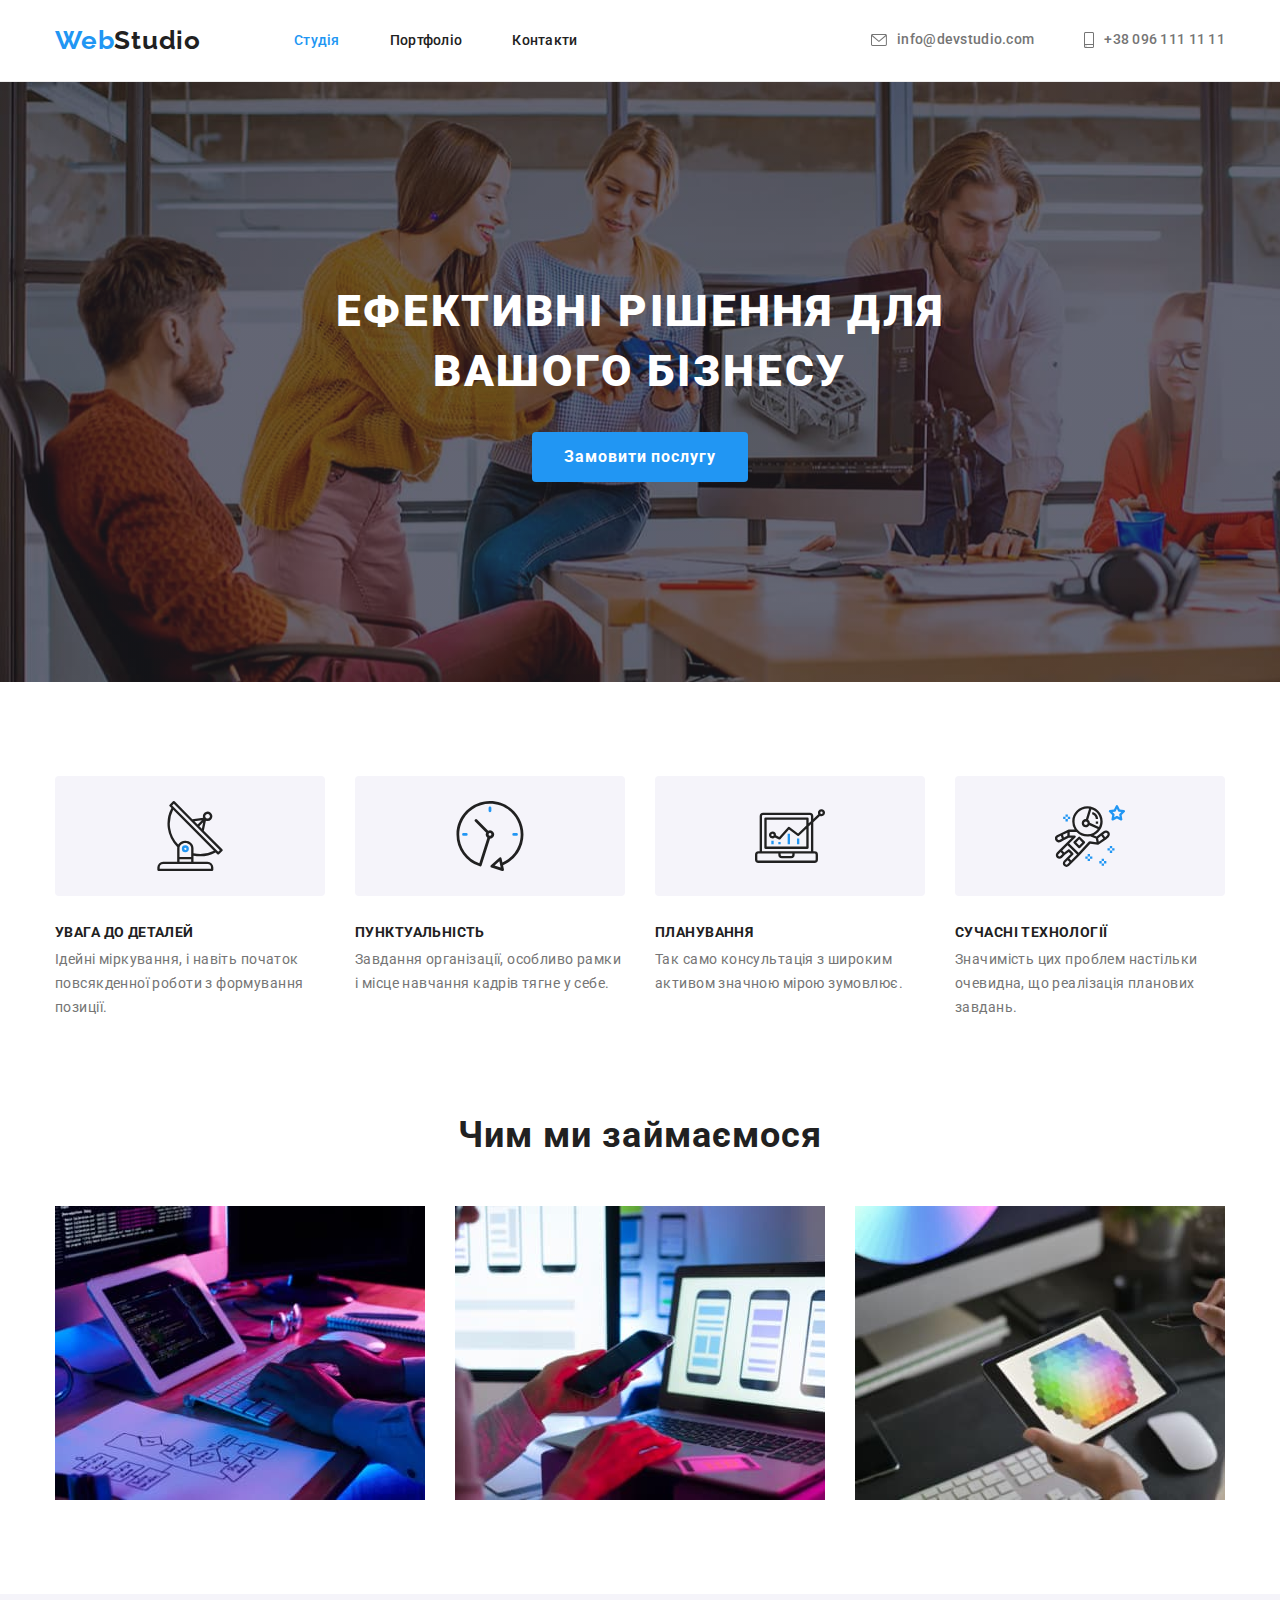
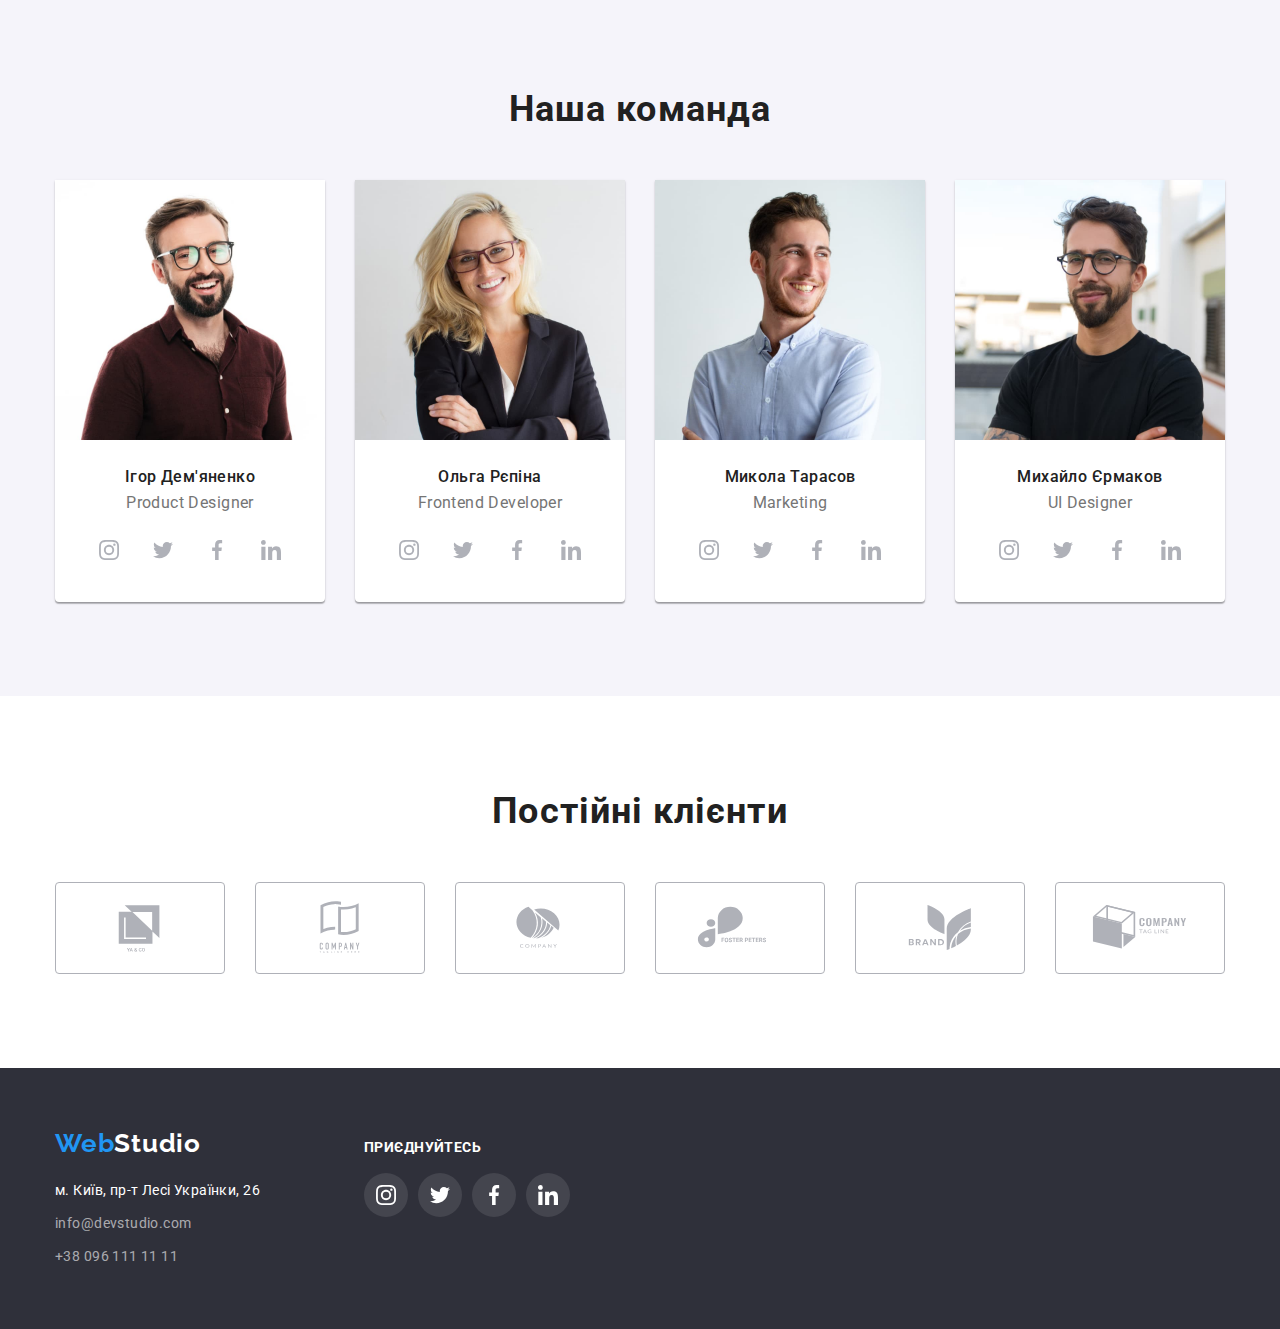
==== index.html @ 319db760 "hw-04" ====
<!DOCTYPE html>
<html lang="uk">
<head>
    <meta charset="UTF-8">
    <meta http-equiv="X-UA-Compatible" content="IE=edge">
    <meta name="viewport" content="width=device-width, initial-scale=1.0">
    <title>Студія</title>
    <link rel="stylesheet" href="https://cdn.jsdelivr.net/npm/modern-normalize@1.1.0/modern-normalize.min.css">
    <link rel="preconnect" href="https://fonts.googleapis.com">
    <link rel="preconnect" href="https://fonts.gstatic.com" crossorigin>
    <link href="https://fonts.googleapis.com/css2?family=Raleway:wght@700&family=Roboto:wght@400;500;700;900&display=swap" rel="stylesheet">
    <link rel="stylesheet" href="./css/styles.css">
</head>
<body>

    <!-- HEADER SECTION -->

    <header class="page-header">
        <div class="container page-header-container">
            <nav class="page-nav">
            
                <!-- logo -->
            
                <a href="./index.html" class="logo link"><span class="web-logo">Web</span>Studio</a>
            
                <!-- navigation menu list -->

                <ul class="menu-nav list">
                    <li class="menu-item">
                        <a class="menu-link link current" href="./index.html">Студія</a>
                    </li>
                    <li class="menu-item">
                        <a class="menu-link link" href="./portfolio.html">Портфоліо</a>
                    </li>
                    <li class="menu-item">
                        <a class="menu-link link"  href="#contacts">Контакти</a>
                    </li>
                </ul>
            </nav>

            <!-- navigation contact list -->

            <ul class="contacts-nav list text">
                <li class="contacts-item">
                    <a class="contacts-link link" href="mailto:info@devstudio.com">
                        <svg aria-label="Конверт" class="icons-header" width="16px" height="12px">
                            <use href="./images/icons.svg#icon-envelope"></use>
                        </svg>
                        info@devstudio.com
                    </a>
                </li>
                <li class="contacts-item">
                    <a class="contacts-link link" href="tel:+380961111111">
                        <svg aria-label="Смартфон" class="icons-header" width="10px" height="16px">
                            <use href="./images/icons.svg#icon-smartphone"></use>
                        </svg>
                        +38 096 111 11 11
                    </a>
                </li>
            </ul>
        </div>
    </header>
    
    <!-- MAIN SECTION -->

    <main>
        
        <!-- hero section -->

        <section class="hero">
            <div class="container">
                <h1 class="hero-title">Ефективні рішення для вашого бізнесу</h1>
                <button type="button" class="button-studio">Замовити послугу</button>
            </div>
        </section>

        <!-- our advantages section -->

        <section class="section-advanteges section">
            <div class="container">
                <h2 class="visually-hidden section-title">Наші переваги</h2>
                <ul class="feature-list list">
                    <li class="feature-items">
                        <div class="block-advanteges">
                        <svg class="icon-advanteges">
                            <use href="/images/icons.svg#icon-antenna"></use>
                        </svg>
                        </div>
                        <h3 class="title-studio">Увага до деталей</h3>
                        <p class="text-studio">Ідейні міркування, і навіть початок повсякденної роботи з формування позиції.</p>
                    </li>
                    <li class="feature-items">
                        <div class="block-advanteges">
                            <svg class="icon-advanteges">
                                <use href="/images/icons.svg#icon-clock"></use>
                            </svg>
                            </div>
                        <h3 class="title-studio">Пунктуальність</h3>
                        <p class="text-studio">Завдання організації, особливо рамки і місце навчання кадрів тягне у себе.</p>
                    </li>
                    <li class="feature-items">
                        <div class="block-advanteges">
                            <svg class="icon-advanteges">
                                <use href="/images/icons.svg#icon-diagram"></use>
                            </svg>
                            </div>
                        <h3 class="title-studio">Планування</h3>
                        <p class="text-studio">Так само консультація з широким активом значною мірою зумовлює.</p>
                    </li>
                    <li class="feature-items">
                        <div class="block-advanteges">
                            <svg class="icon-advanteges">
                                <use href="/images/icons.svg#icon-astronaut"></use>
                            </svg>
                            </div>
                        <h3 class="title-studio">Сучасні технології</h3>
                        <p class="text-studio">Значимість цих проблем настільки очевидна, що реалізація планових завдань.</p>
                    </li>
                </ul>
            </div>
        </section>

        <!-- "what do we do?" section -->

        <section class="section-services">
            <div class="container">
                <h2 class="section-title">Чим ми займаємося</h2>
                <ul class="list section-list">
                    <li>
                        <img
                            src="./images/keyboard.jpg"
                            alt="Користувач набирає код на клавіатурі"
                            width="370">
                    </li>
                    <li>
                        <img
                            src="./images/laptop.jpg"
                            alt="Користувач працює за ноутбуком"
                            width="370">
                    </li>
                    <li>
                        <img
                            src="./images/tablet.jpg"
                            alt="Користувач працює на планшеті"
                            width="370">
                    </li>
                </ul>
            </div>
        </section>  
    
        <!-- our team section -->

        <section class="team-section section">
            <div class="container">
                <h2 class="section-title">Наша команда</h2>
                <ul class="list section-list">
                    <li class="img-team">
                        <img
                            src="./images/Product_Designer.jpg"
                            alt="Ігор Дем'яненко"
                            width="270">
                        <div class="team-info">
                            <h3 class="team-title">Ігор Дем'яненко</h3>
                            <p class="team-text">Product Designer</p>
                            <ul class="social-list list">
                                <li class="social-list-item">
                                    <a href="" class="social-list-link">
                                        <svg aria-label="Посилання на інстаграм" class="social-list-icon" width="20px" height="20px">
                                            <use href="./images/icons.svg#icon-instagram"></use>
                                        </svg>
                                    </a>
                                </li>
                                <li class="social-list-item">
                                    <a href="" class="social-list-link">
                                        <svg aria-label="Посилання на твітер" class="social-list-icon" width="20px" height="20px">
                                            <use href="./images/icons.svg#icon-twitter"></use>
                                        </svg>
                                    </a>
                                </li>
                                <li class="social-list-item">
                                    <a href="" class="social-list-link">
                                        <svg aria-label="Посилання на фейсбук" class="social-list-icon" width="20px" height="20px">
                                            <use href="./images/icons.svg#icon-facebook"></use>
                                        </svg>
                                    </a>
                                </li>
                                <li class="social-list-item">
                                    <a href="" class="social-list-link">
                                        <svg aria-label="Посилання на лінкедін" class="social-list-icon" width="20px" height="20px">
                                            <use href="./images/icons.svg#icon-linkedin"></use>
                                        </svg>
                                    </a>
                                </li>
                            </ul>
                        </div>
                    </li>

                    <li class="img-team">
                        <img 
                            src="./images/Frontend_Developer.jpg"
                            alt="Ольга Рєпіна"
                            width="270">
                        <div class="team-info">
                            <h3 class="team-title">Ольга Рєпіна</h3>
                            <p class="team-text">Frontend Developer</p>
                            <ul class="social-list list">
                                <li class="social-list-item">
                                    <a href="" class="social-list-link">
                                        <svg aria-label="Посилання на інстаграм" class="social-list-icon" width="20px" height="20px">
                                            <use href="./images/icons.svg#icon-instagram"></use>
                                        </svg>
                                    </a>
                                </li>
                                <li class="social-list-item">
                                    <a href="" class="social-list-link">
                                        <svg aria-label="Посилання на твітер" class="social-list-icon" width="20px" height="20px">
                                            <use href="./images/icons.svg#icon-twitter"></use>
                                        </svg>
                                    </a>
                                </li>
                                <li class="social-list-item">
                                    <a href="" class="social-list-link">
                                        <svg aria-label="Посилання на фейсбук" class="social-list-icon" width="20px" height="20px">
                                            <use href="./images/icons.svg#icon-facebook"></use>
                                        </svg>
                                    </a>
                                </li>
                                <li class="social-list-item">
                                    <a href="" class="social-list-link">
                                        <svg aria-label="Посилання на лінкедін" class="social-list-icon" width="20px" height="20px">
                                            <use href="./images/icons.svg#icon-linkedin"></use>
                                        </svg>
                                    </a>
                                </li>
                            </ul>
                        </div>
                    </li>

                    <li class="img-team">
                        <img
                            src="./images/Marketing.jpg"
                            alt="Микола Тарасов"
                            width="270">
                        <div class="team-info">
                            <h3 class="team-title">Микола Тарасов</h3>
                            <p class="team-text">Marketing</p>
                            <ul class="social-list list">
                                <li class="social-list-item">
                                    <a href="" class="social-list-link">
                                        <svg aria-label="Посилання на інстаграм" class="social-list-icon" width="20px" height="20px">
                                            <use href="./images/icons.svg#icon-instagram"></use>
                                        </svg>
                                    </a>
                                </li>
                                <li class="social-list-item">
                                    <a href="" class="social-list-link">
                                        <svg aria-label="Посилання на твітер" class="social-list-icon" width="20px" height="20px">
                                            <use href="./images/icons.svg#icon-twitter"></use>
                                        </svg>
                                    </a>
                                </li>
                                <li class="social-list-item">
                                    <a href="" class="social-list-link">
                                        <svg aria-label="Посилання на фейсбук" class="social-list-icon" width="20px" height="20px">
                                            <use href="./images/icons.svg#icon-facebook"></use>
                                        </svg>
                                    </a>
                                </li>
                                <li class="social-list-item">
                                    <a href="" class="social-list-link">
                                        <svg aria-label="Посилання на лінкедін" class="social-list-icon" width="20px" height="20px">
                                            <use href="./images/icons.svg#icon-linkedin"></use>
                                        </svg>
                                    </a>
                                </li>
                            </ul>
                        </div>
                    </li>

                    <li class="img-team">
                        <img src="./images/UI_Designer.jpg"
                            alt="Михайло Єрмаков"
                            width="270">
                        <div class="team-info">
                            <h3 class="team-title">Михайло Єрмаков</h3>
                            <p class="team-text">UI Designer</p>
                            <ul class="social-list list">
                                <li class="social-list-item">
                                    <a href="" class="social-list-link">
                                        <svg aria-label="Посилання на інстаграм" class="social-list-icon" width="20px" height="20px">
                                            <use href="./images/icons.svg#icon-instagram"></use>
                                        </svg>
                                    </a>
                                </li>
                                <li class="social-list-item">
                                    <a href="" class="social-list-link">
                                        <svg aria-label="Посилання на твітер" class="social-list-icon" width="20px" height="20px">
                                            <use href="./images/icons.svg#icon-twitter"></use>
                                        </svg>
                                    </a>
                                </li>
                                <li class="social-list-item">
                                    <a href="" class="social-list-link">
                                        <svg aria-label="Посилання на фейсбук" class="social-list-icon" width="20px" height="20px">
                                            <use href="./images/icons.svg#icon-facebook"></use>
                                        </svg>
                                    </a>
                                </li>
                                <li class="social-list-item">
                                    <a href="" class="social-list-link">
                                        <svg aria-label="Посилання на лінкедін" class="social-list-icon" width="20px" height="20px">
                                            <use href="./images/icons.svg#icon-linkedin"></use>
                                        </svg>
                                    </a>
                                </li>
                            </ul>
                        </div>
                    </li>
                </ul>
            </div>
        </section>

        <section class="section-clients section">
            <div class="container">
                <h2 class="section-title">Постійні клієнти</h2>
                    <ul class="client-list list">
                        <li class="client-item">
                            <a href="" class="client-link">
                                <svg aria-label="Посилання на постійного клієнта" class="client-icon" width="106px" height="60px">
                                    <use href="/images/icons.svg#icon-logo-1"></use>
                                </svg>
                            </a>
                        </li>
                        <li class="client-item">
                            <a href="" class="client-link">
                                <svg aria-label="Посилання на постійного клієнта" class="client-icon" width="106px" height="60px">
                                    <use href="/images/icons.svg#icon-logo-2"></use>
                                </svg>
                            </a>
                        </li>
                        <li class="client-item">
                            <a href="" class="client-link">
                                <svg aria-label="Посилання на постійного клієнта" class="client-icon" width="106px" height="60px">
                                    <use href="/images/icons.svg#icon-logo-3"></use>
                                </svg>
                            </a>
                        </li>
                        <li class="client-item">
                            <a href="" class="client-link">
                                <svg aria-label="Посилання на постійного клієнта" class="client-icon" width="106px" height="60px">
                                    <use href="/images/icons.svg#icon-logo-4"></use>
                                </svg>
                            </a>
                        </li>
                        <li class="client-item">
                            <a href="" class="client-link">
                                <svg aria-label="Посилання на постійного клієнта" class="client-icon" width="106px" height="60px">
                                    <use href="/images/icons.svg#icon-logo-5"></use>
                                </svg>
                            </a>
                        </li>
                        <li class="client-item">
                            <a href="" class="client-link">
                                <svg aria-label="Посилання на постійного клієнта" class="client-icon" width="106px" height="60px">
                                    <use href="/images/icons.svg#icon-logo-6"></use>
                                </svg>
                            </a>
                        </li>
                    </ul>
            </div>
        </section>
    </main>

    <!-- FOOTER SECTION -->

    <footer class="page-footer text">
        
        <div class="container">
        
            <div class="flex-footer">
            
                <div>

    <!-- logo -->

                     <a href="./index.html" class="logo link"><span class="web-logo">Web</span>Studio</a>
        
    <!-- address section --> 
        
                <address id="contacts" class="address-contacts">
                    <ul class="contacts-footer list text">
                        <li class="footer-item">
                            <a class="footer-link link address" href="https://goo.gl/maps/CPtrU1FHBa2aNyZL9" target="_blank" >м. Київ, пр-т Лесі Українки, 26</a>
                        </li>
                        <li class="footer-item">
                            <a class="footer-link link mail" href="mailto:info@devstudio.com">info@devstudio.com</a>
                        </li>
                        <li class="footer-item">
                            <a class="footer-link link phone" href="tel:+380961111111">+38 096 111 11 11</a>
                        </li>
                    </ul>
                </address>
            </div>

            <div class="social-link"> 
                <h3 class="title-social-link">ПРИЄДНУЙТЕСЬ</h3>
                <ul class="footer-contact-list list">
                    <li class="footer-contact-item">
                        <a href="" class="footer-contact-link">
                            <svg aria-label="Посилання на інстаграм" class="footer-contact-icon" width="20px" height="20px">
                                <use href="/images/icons.svg#icon-instagram"></use>
                            </svg>
                        </a>
                    </li>
                    <li class="footer-contact-item">
                        <a href="" class="footer-contact-link">
                            <svg ari-label="Посилання на твітер" class="footer-contact-icon" width="20px" height="20px">
                                <use href="/images/icons.svg#icon-twitter"></use>
                            </svg>
                        </a>
                    </li>
                    <li class="footer-contact-item">
                        <a href="" class="footer-contact-link">
                            <svg aria-label="Посилання на фейсбук" class="footer-contact-icon" width="20px" height="20px">
                                <use href="/images/icons.svg#icon-facebook"></use>
                            </svg>
                        </a>
                    </li>
                    <li class="footer-contact-item">
                        <a href="" class="footer-contact-link">
                            <svg aria-label="Посилання на лінкедін" class="footer-contact-icon" width="20px" height="20px">
                                <use href="/images/icons.svg#icon-linkedin"></use>
                            </svg>
                        </a>
                    </li>
                </ul>
            </div>
        </div>
    </footer>
</body>
</html>
---- css/styles.css ----
* {
    box-sizing: border-box;
}

:root {
    --primary-font: 'Roboto', sans-serif;
    --secondary-font: 'Raleway', sans-serif;
    --primary-title-color: #212121;
    --primary-text-color: #757575;
    --accent-color: #2196F3;
    --accent-second-color: #188CE8;
    --primary-bgc-color: #fff;
    --primary-body-color: #000;
    --section-bcg-color: #2F303A;
    --portfolio-btn-grey-color: #F5F4FA;
    --footer-contacts-color: rgba(255, 255, 255, 0.6);
    --footer-elipse-color: rgba(255, 255, 255, 0.1);
    --primary-border: 1px solid #ECECEC;
    --fill-social-icon: #AFB1B8;
    --hero-bgc:#C4C4C4;
}

/* =============== RESET INDENTS =============== */

h1,
h2,
h3,
h4,
h5,
h6,
p {
    margin-top: 0;
    margin-bottom: 0;
}

ul {
    margin-top: 0;
    margin-bottom: 0;
    padding-left: 0;
}

/* =============== PRIMARY STYLES =============== */

body {
    color: var(--primary-body-color);
    background-color: var(--primary-bgc-color);
    font-family: var(--primary-font);
    font-size: 14px;
    letter-spacing: 0.03em;
}

.container {
    width: 1200px;
    margin: 0 auto;
    padding: 0 15px;
}

img {
    display: block;
    max-width: 100%;
    height: auto;
}

button {
    display: block;
    margin: 0 auto;
    font-family: inherit;
    cursor: pointer;
    border: none;
    border-radius: 4px;
}

.list {
    list-style: none;
    padding-left: 0;
    margin: 0;
}

.link {
    text-decoration: none;
}

.section {
    padding-top: 94px;
    padding-bottom: 94px;
}

/* =============== HIDEN TITLE =============== */

.visually-hidden {
    position: absolute;
    white-space: nowrap;
    width: 1px;
    height: 1px;
    overflow: hidden;
    border: 0;
    padding: 0;
    clip: rect(0 0 0 0);
    clip-path: inset(50%);
    margin: -1px;
}

/* =============== HEADER SECTION =============== */

.page-header {
    border-bottom: var(--primary-border);
}

.page-header-container {
    display: flex;
    align-items: center;
}

.page-nav {
    display: flex;
    align-items: center;
}

.menu-nav {
    display: flex;
    column-gap: 50px;
    padding-top: 32px;
    padding-bottom: 32px;
}


.contacts-nav {
    display: flex;
    column-gap: 50px;
    margin-left: auto;
}

.logo {
    font-family: var(--secondary-font);
    font-weight: 700;
    font-size: 26px;
    line-height: 1.19;
    letter-spacing: 0.03em;
    margin-right: 93px;
}

.web-logo {
    color: var(--accent-color);
}

/* =============== NAVIGATION MENU SECTION =============== */

.page-nav .link {
    color: var(--primary-title-color);
}

.menu-nav .link.current {
    color: var(--accent-color);
}


.menu-nav .link:hover,
.menu-nav .link:focus {
    color: var(--accent-color);
}

.menu-link {
    font-family: var(--primary-font);
    font-weight: 500;
    line-height: 1.14;
    letter-spacing: 0.02em;
}

/* =============== NAVIGATION CONTACT SECTION =============== */

.contacts-link {
    color: var(--primary-text-color);
    font-family: var(--primary-font);
    font-weight: 500;
    line-height: 1.14;
    letter-spacing: 0.02em;
    display: flex;
    align-items: center;
    fill: currentColor;
    padding: 1px 0px;
}

.contacts-link:hover,
.contacts-link:focus {
    color: var(--accent-color);
}

.icons-header {
    margin-right: 10px;
}

/* =============== STUDIO MAIN SECTION =============== */


.hero { 
    background-color: var(--hero-bgc);
    padding-top: 200px;
    padding-bottom: 200px;
    background-image: linear-gradient(rgba(47, 48, 58, 0.4), rgba(47, 48, 58, 0.4)) ,url(../images/background-image-hero.jpg);
    background-size: cover;
    max-width: 1600px;
}

.hero-title {
    color: var(--primary-bgc-color);
    font-weight: 900;
    font-size: 44px;
    line-height: 1.36;
    text-align: center;
    letter-spacing: 0.06em;
    text-transform: uppercase;
    margin-bottom: 30px;
    width: 696px;
    margin-left: auto;
    margin-right: auto;
}

.section-title {
    color: var(--primary-title-color);
    font-weight: 700;
    font-size: 36px;
    line-height: 1.17;
    text-align: center;
    margin-bottom: 50px;
    letter-spacing: 0.03em;
}

.section-list {
    display: flex;
    column-gap: 30px;
}

.feature-list {
    display: flex;
}

.feature-items {
    flex-basis: calc((100% - 90px) / 4);
}

.block-advanteges {
    display: flex;
    justify-content: center;
    align-items: center;
    height: 120px;
    width: 100%;
    background-color: var(--portfolio-btn-grey-color);
    border-radius: 4px;
    margin-bottom: 30px;
}

.icon-advanteges {
    width: 70px;
    height: 70px;
}

.feature-items:not(:last-child) {
    margin-right: 30px;
}

.feature-list .title-studio {
    column-gap: 30px;
    color: var(--primary-title-color);
    font-weight: 700;
    font-size: 14px;
    line-height: 0.87;
    text-transform: uppercase;
    margin-bottom: 10px;
}

.feature-list .text-studio {
    color: var(--primary-text-color);
    line-height: 1.71;
}

.team-section {
    background-color: var(--portfolio-btn-grey-color);
}

.img-team {
    background-color: var(--primary-bgc-color);
    box-shadow: 0px 1px 3px rgba(0, 0, 0, 0.12), 0px 1px 1px rgba(0, 0, 0, 0.14), 0px 2px 1px rgba(0, 0, 0, 0.2);
    border-radius: 0px 0px 4px 4px;

}

.team-title {
    color: var(--primary-title-color);
    font-weight: 500;
    font-size: 16px;
    line-height: 0.84;
    text-align: center;
    margin-bottom: 10px;
}

.team-text {
    color: var(--primary-text-color);
    font-size: 16px;
    line-height: 1.19;
    text-align: center;
    margin-bottom: 16px;
}

.team-info {
    padding-top: 30px;
    padding-bottom: 30px;
}

.section-services {
    padding-bottom: 94px;
}

.social-list-icon {
    fill: var(--fill-social-icon);
}

.social-list {
    display: flex;
    justify-content: center;
    align-items: center;
    column-gap: 10px;
}

.social-list-link {
    display: flex;
    justify-content: center;
    align-items: center;
    width: 44px;
    height: 44px;
    border-radius: 50%;
}

.social-list-link:hover,
.social-list-link:focus {
    background-color: var(--accent-color);
    color: var(--primary-bgc-color);
}

.social-list-link:hover .social-list-icon,
.social-list-link:focus .social-list-icon {
    fill: currentColor
}
.client-list {
    display: flex;
    justify-content: center;
    align-items: center;
    column-gap: 30px;
}

.client-link {
    display: flex;
    justify-content: center;
    align-items: center;
    border: 1px solid var(--fill-social-icon);
    width: 170px;
    height: 92px;
    border-radius: 4px;
}

.client-icon {
    fill: var(--fill-social-icon);
}

.client-link:hover,
.client-link:focus {
    color: var(--accent-color);
    border-color: var(--accent-color);
}

.client-link:hover .client-icon,
.client-link:focus .client-icon {
    fill: currentColor;
}

/* =============== STUDIO BUTTON SECTION =============== */

.button-studio  {
    background-color: var(--accent-color);
    color: var(--primary-bgc-color);
    font-weight: 700;
    font-size: 16px;
    line-height: 1.87;
    align-items: center;
    text-align: center;
    letter-spacing: 0.06em;
    padding: 10px 32px;
}

.button-studio:hover,
.button-studio:focus,
.button-studio:active {
    background-color: var(--accent-second-color);
}

/* =============== PORTFOLIO MAIN SECTION =============== */

.portfolio-list .title-portfolio {
    color: var(--primary-title-color);
    font-weight: 700;
    font-size: 18px;
    line-height: 2;
    letter-spacing: 0.06em;
    margin-bottom: 4px;
}

.portfolio-list .text-portfolio {
    color: var(--primary-text-color);
    font-size: 16px;
    line-height: 1.87;
}

.portfolio-list {
    display: flex;
    flex-wrap: wrap;
    gap: 30px;
}

.portfolio-info {
    padding: 20px 24px;
    border: var(--primary-border);
    border-top: transparent;
}

.portfolio-card-link {
    display: block;
}

.portfolio-card-link:hover,
.portfolio-card-link:focus {
    box-shadow: 0px 1px 1px rgba(0, 0, 0, 0.12), 0px 4px 4px rgba(0, 0, 0, 0.06), 1px 4px 6px rgba(0, 0, 0, 0.16);
}

/* =============== PORTFOLIO BUTTON SECTION =============== */

.button-portfolio {
    background-color: var(--portfolio-btn-grey-color);
    color: var(--primary-title-color);
    font-weight: 500;
    font-size: 16px;
    line-height: 1.62;
    text-align: center;
    letter-spacing: 0.03em;
    padding: 6px 22px;
}

.button-portfolio:hover,
.button-portfolio:focus {
    color: var(--primary-bgc-color);
    background-color: var(--accent-second-color);
    box-shadow: 0px 3px 1px rgba(0, 0, 0, 0.1), 0px 1px 2px rgba(0, 0, 0, 0.08), 0px 2px 2px rgba(0, 0, 0, 0.12);
}

.filter-button {
    display: flex;
    justify-content: center;
    margin-bottom: 50px;
}

.button-item:last-child {
    margin-right: 0;
}

.button-item {
    margin-right: 8px;
}

/* =============== FOOTER SECTION =============== */

.page-footer,
.page-footer .link {
    background-color: var(--section-bcg-color);
    color: var(--primary-bgc-color);
    font-style: normal;
    flex-direction: column;
}

.page-footer .footer-link.mail,
.page-footer .footer-link.phone {
    color: var(--footer-contacts-color);
}

.contacts-footer .link:hover,
.contacts-footer .link:focus {
    color: var(--accent-color);
}

.footer-item {
    font-family: var(--primary-font);
    font-size: 14px;
    line-height: 1.71;
}

.page-footer {
    padding-top: 60px;
    padding-bottom: 60px;
}

.address-contacts {
    margin-top: 20px;
}

.footer-item:not(:last-child) {
    margin-bottom: 9px;
}

.footer-contact-list {
    display: flex;
    column-gap: 10px;
}

.footer-contact-link {
    display: flex;
    justify-content: center;
    align-items: center;
    width: 44px;
    height: 44px;
    border-radius: 50%;
    background-color: var(--footer-elipse-color) ;
    fill: var(--primary-bgc-color);
}

.footer-contact-link:hover,
.footer-contact-link:focus {
    background-color: var(--accent-color);
}

.flex-footer {
    display: flex;
    align-items: baseline;
    column-gap: 70px;
}

.title-social-link {
    font-size: 14px;
    line-height: 0.87;
    margin-bottom: 20px;
}
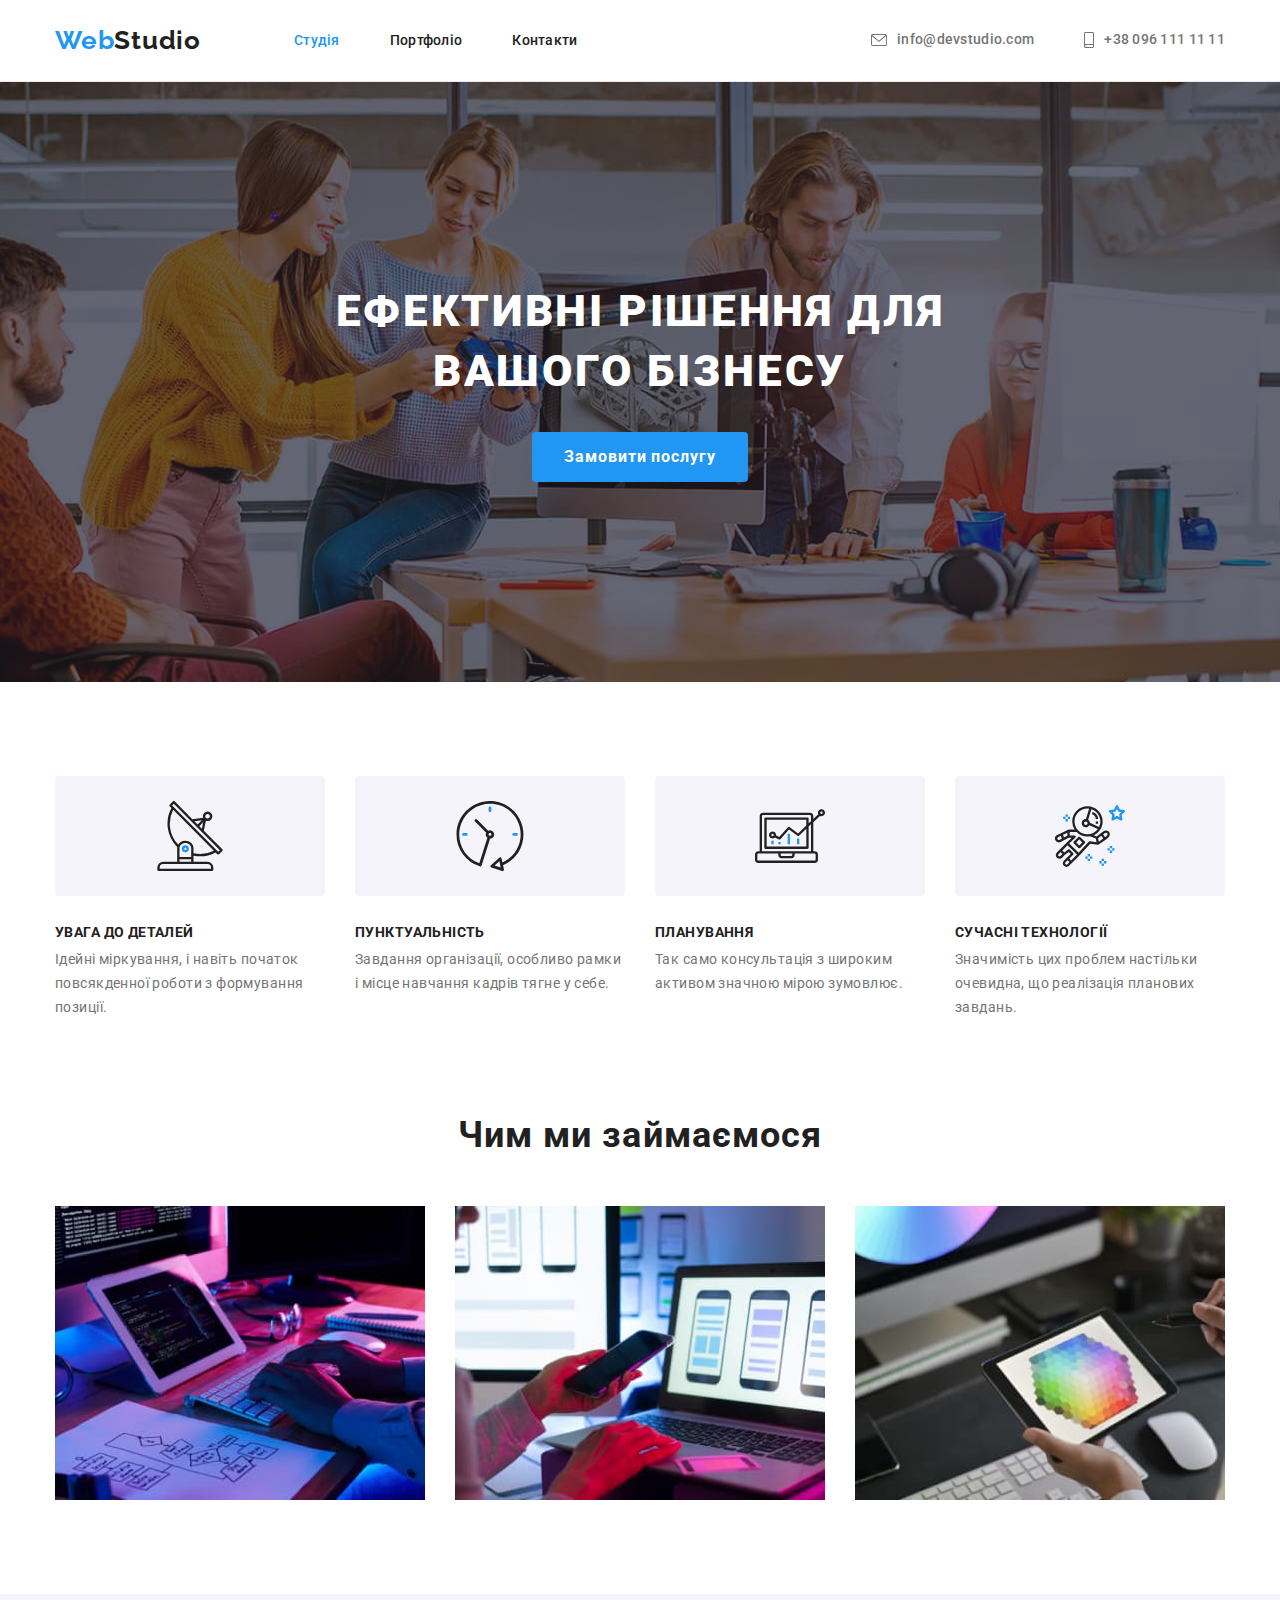
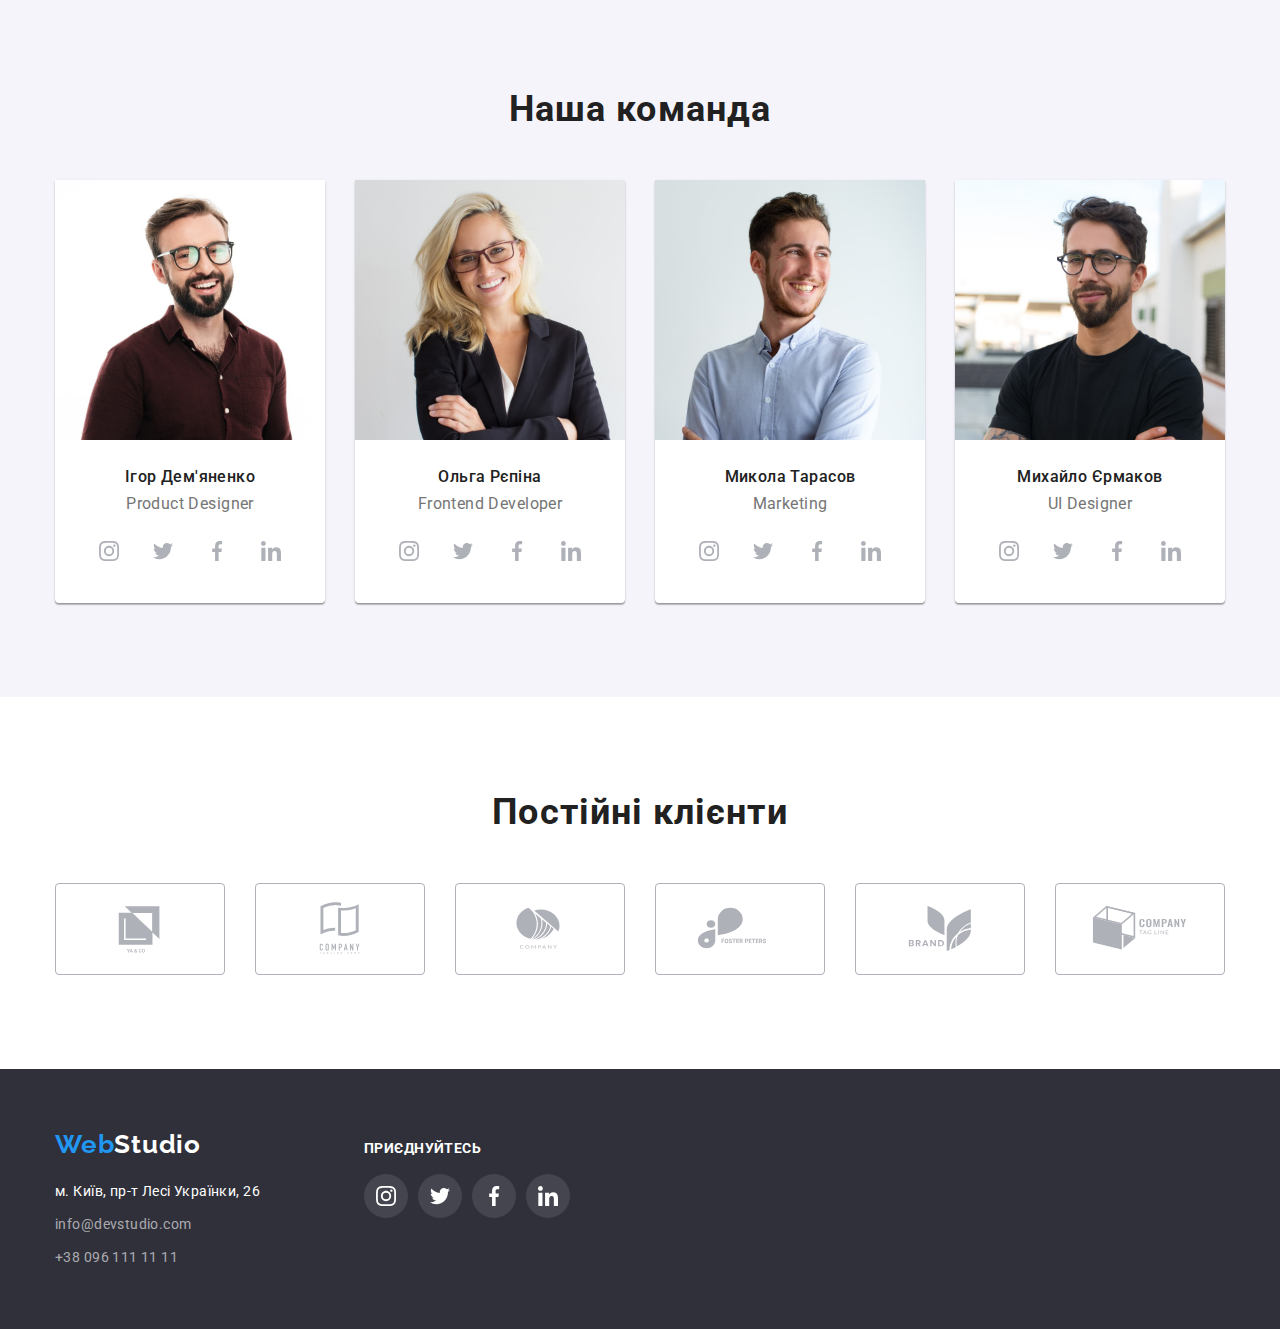
==== commit fa6e7220: "hw-04 changes" ====
--- a/index.html
+++ b/index.html
@@ -83,7 +83,7 @@
                     <li class="feature-items">
                         <div class="block-advanteges">
                         <svg class="icon-advanteges">
-                            <use href="/images/icons.svg#icon-antenna"></use>
+                            <use href="./images/icons.svg#icon-antenna"></use>
                         </svg>
                         </div>
                         <h3 class="title-studio">Увага до деталей</h3>
@@ -92,7 +92,7 @@
                     <li class="feature-items">
                         <div class="block-advanteges">
                             <svg class="icon-advanteges">
-                                <use href="/images/icons.svg#icon-clock"></use>
+                                <use href="./images/icons.svg#icon-clock"></use>
                             </svg>
                             </div>
                         <h3 class="title-studio">Пунктуальність</h3>
@@ -101,7 +101,7 @@
                     <li class="feature-items">
                         <div class="block-advanteges">
                             <svg class="icon-advanteges">
-                                <use href="/images/icons.svg#icon-diagram"></use>
+                                <use href="./images/icons.svg#icon-diagram"></use>
                             </svg>
                             </div>
                         <h3 class="title-studio">Планування</h3>
@@ -110,7 +110,7 @@
                     <li class="feature-items">
                         <div class="block-advanteges">
                             <svg class="icon-advanteges">
-                                <use href="/images/icons.svg#icon-astronaut"></use>
+                                <use href="./images/icons.svg#icon-astronaut"></use>
                             </svg>
                             </div>
                         <h3 class="title-studio">Сучасні технології</h3>
@@ -327,42 +327,42 @@
                         <li class="client-item">
                             <a href="" class="client-link">
                                 <svg aria-label="Посилання на постійного клієнта" class="client-icon" width="106px" height="60px">
-                                    <use href="/images/icons.svg#icon-logo-1"></use>
-                                </svg>
-                            </a>
-                        </li>
-                        <li class="client-item">
-                            <a href="" class="client-link">
-                                <svg aria-label="Посилання на постійного клієнта" class="client-icon" width="106px" height="60px">
-                                    <use href="/images/icons.svg#icon-logo-2"></use>
-                                </svg>
-                            </a>
-                        </li>
-                        <li class="client-item">
-                            <a href="" class="client-link">
-                                <svg aria-label="Посилання на постійного клієнта" class="client-icon" width="106px" height="60px">
-                                    <use href="/images/icons.svg#icon-logo-3"></use>
-                                </svg>
-                            </a>
-                        </li>
-                        <li class="client-item">
-                            <a href="" class="client-link">
-                                <svg aria-label="Посилання на постійного клієнта" class="client-icon" width="106px" height="60px">
-                                    <use href="/images/icons.svg#icon-logo-4"></use>
-                                </svg>
-                            </a>
-                        </li>
-                        <li class="client-item">
-                            <a href="" class="client-link">
-                                <svg aria-label="Посилання на постійного клієнта" class="client-icon" width="106px" height="60px">
-                                    <use href="/images/icons.svg#icon-logo-5"></use>
-                                </svg>
-                            </a>
-                        </li>
-                        <li class="client-item">
-                            <a href="" class="client-link">
-                                <svg aria-label="Посилання на постійного клієнта" class="client-icon" width="106px" height="60px">
-                                    <use href="/images/icons.svg#icon-logo-6"></use>
+                                    <use href="./images/icons.svg#icon-logo-1"></use>
+                                </svg>
+                            </a>
+                        </li>
+                        <li class="client-item">
+                            <a href="" class="client-link">
+                                <svg aria-label="Посилання на постійного клієнта" class="client-icon" width="106px" height="60px">
+                                    <use href="./images/icons.svg#icon-logo-2"></use>
+                                </svg>
+                            </a>
+                        </li>
+                        <li class="client-item">
+                            <a href="" class="client-link">
+                                <svg aria-label="Посилання на постійного клієнта" class="client-icon" width="106px" height="60px">
+                                    <use href="./images/icons.svg#icon-logo-3"></use>
+                                </svg>
+                            </a>
+                        </li>
+                        <li class="client-item">
+                            <a href="" class="client-link">
+                                <svg aria-label="Посилання на постійного клієнта" class="client-icon" width="106px" height="60px">
+                                    <use href="./images/icons.svg#icon-logo-4"></use>
+                                </svg>
+                            </a>
+                        </li>
+                        <li class="client-item">
+                            <a href="" class="client-link">
+                                <svg aria-label="Посилання на постійного клієнта" class="client-icon" width="106px" height="60px">
+                                    <use href="./images/icons.svg#icon-logo-5"></use>
+                                </svg>
+                            </a>
+                        </li>
+                        <li class="client-item">
+                            <a href="" class="client-link">
+                                <svg aria-label="Посилання на постійного клієнта" class="client-icon" width="106px" height="60px">
+                                    <use href="./images/icons.svg#icon-logo-6"></use>
                                 </svg>
                             </a>
                         </li>
@@ -375,61 +375,54 @@
 
     <footer class="page-footer text">
         
-        <div class="container">
+        <div class="container footer-flex">
         
-            <div class="flex-footer">
-            
-                <div>
-
-    <!-- logo -->
-
-                     <a href="./index.html" class="logo link"><span class="web-logo">Web</span>Studio</a>
-        
-    <!-- address section --> 
-        
-                <address id="contacts" class="address-contacts">
-                    <ul class="contacts-footer list text">
-                        <li class="footer-item">
-                            <a class="footer-link link address" href="https://goo.gl/maps/CPtrU1FHBa2aNyZL9" target="_blank" >м. Київ, пр-т Лесі Українки, 26</a>
-                        </li>
-                        <li class="footer-item">
-                            <a class="footer-link link mail" href="mailto:info@devstudio.com">info@devstudio.com</a>
-                        </li>
-                        <li class="footer-item">
-                            <a class="footer-link link phone" href="tel:+380961111111">+38 096 111 11 11</a>
-                        </li>
-                    </ul>
-                </address>
+            <div class="footer-logo">
+                    <a href="./index.html" class="logo link"><span class="web-logo">Web</span>Studio</a>
+
+                    <address id="contacts" class="address-contacts">
+                        <ul class="contacts-footer list text">
+                            <li class="footer-item">
+                                <a class="footer-link link address" href="https://goo.gl/maps/CPtrU1FHBa2aNyZL9" target="_blank" >м. Київ, пр-т Лесі Українки, 26</a>
+                            </li>
+                            <li class="footer-item">
+                                <a class="footer-link link mail" href="mailto:info@devstudio.com">info@devstudio.com</a>
+                            </li>
+                            <li class="footer-item">
+                                <a class="footer-link link phone" href="tel:+380961111111">+38 096 111 11 11</a>
+                            </li>
+                        </ul>
+                    </address>
             </div>
 
             <div class="social-link"> 
-                <h3 class="title-social-link">ПРИЄДНУЙТЕСЬ</h3>
+                <p class="title-social-link">ПРИЄДНУЙТЕСЬ</p>
                 <ul class="footer-contact-list list">
                     <li class="footer-contact-item">
                         <a href="" class="footer-contact-link">
                             <svg aria-label="Посилання на інстаграм" class="footer-contact-icon" width="20px" height="20px">
-                                <use href="/images/icons.svg#icon-instagram"></use>
+                                <use href="./images/icons.svg#icon-instagram"></use>
                             </svg>
                         </a>
                     </li>
                     <li class="footer-contact-item">
                         <a href="" class="footer-contact-link">
                             <svg ari-label="Посилання на твітер" class="footer-contact-icon" width="20px" height="20px">
-                                <use href="/images/icons.svg#icon-twitter"></use>
-                            </svg>
+                                    <use href="./images/icons.svg#icon-twitter"></use>
+                                </svg>
                         </a>
                     </li>
                     <li class="footer-contact-item">
                         <a href="" class="footer-contact-link">
                             <svg aria-label="Посилання на фейсбук" class="footer-contact-icon" width="20px" height="20px">
-                                <use href="/images/icons.svg#icon-facebook"></use>
+                                <use href="./images/icons.svg#icon-facebook"></use>
                             </svg>
                         </a>
                     </li>
                     <li class="footer-contact-item">
                         <a href="" class="footer-contact-link">
                             <svg aria-label="Посилання на лінкедін" class="footer-contact-icon" width="20px" height="20px">
-                                <use href="/images/icons.svg#icon-linkedin"></use>
+                                <use href="./images/icons.svg#icon-linkedin"></use>
                             </svg>
                         </a>
                     </li>
--- a/css/styles.css
+++ b/css/styles.css
@@ -199,6 +199,10 @@
     background-image: linear-gradient(rgba(47, 48, 58, 0.4), rgba(47, 48, 58, 0.4)) ,url(../images/background-image-hero.jpg);
     background-size: cover;
     max-width: 1600px;
+    height: 600px;
+    margin: 0 auto;
+    background-position: center;
+
 }
 
 .hero-title {
@@ -311,7 +315,7 @@
 }
 
 .social-list-icon {
-    fill: var(--fill-social-icon);
+    fill: currentColor;
 }
 
 .social-list {
@@ -328,6 +332,7 @@
     width: 44px;
     height: 44px;
     border-radius: 50%;
+    color: var(--fill-social-icon);
 }
 
 .social-list-link:hover,
@@ -336,10 +341,6 @@
     color: var(--primary-bgc-color);
 }
 
-.social-list-link:hover .social-list-icon,
-.social-list-link:focus .social-list-icon {
-    fill: currentColor
-}
 .client-list {
     display: flex;
     justify-content: center;
@@ -355,21 +356,17 @@
     width: 170px;
     height: 92px;
     border-radius: 4px;
+    color: var(--fill-social-icon);
 }
 
 .client-icon {
-    fill: var(--fill-social-icon);
+    fill: currentColor;
 }
 
 .client-link:hover,
 .client-link:focus {
     color: var(--accent-color);
     border-color: var(--accent-color);
-}
-
-.client-link:hover .client-icon,
-.client-link:focus .client-icon {
-    fill: currentColor;
 }
 
 /* =============== STUDIO BUTTON SECTION =============== */
@@ -516,7 +513,11 @@
     height: 44px;
     border-radius: 50%;
     background-color: var(--footer-elipse-color) ;
-    fill: var(--primary-bgc-color);
+    color: var(--primary-bgc-color);
+}
+
+.footer-contact-icon {
+    fill: currentColor;
 }
 
 .footer-contact-link:hover,
@@ -524,14 +525,17 @@
     background-color: var(--accent-color);
 }
 
-.flex-footer {
+.footer-flex {
     display: flex;
     align-items: baseline;
-    column-gap: 70px;
+}
+
+.footer-logo {
+    margin-right: 70px;
 }
 
 .title-social-link {
-    font-size: 14px;
+    font-weight: 700;
     line-height: 0.87;
     margin-bottom: 20px;
 }